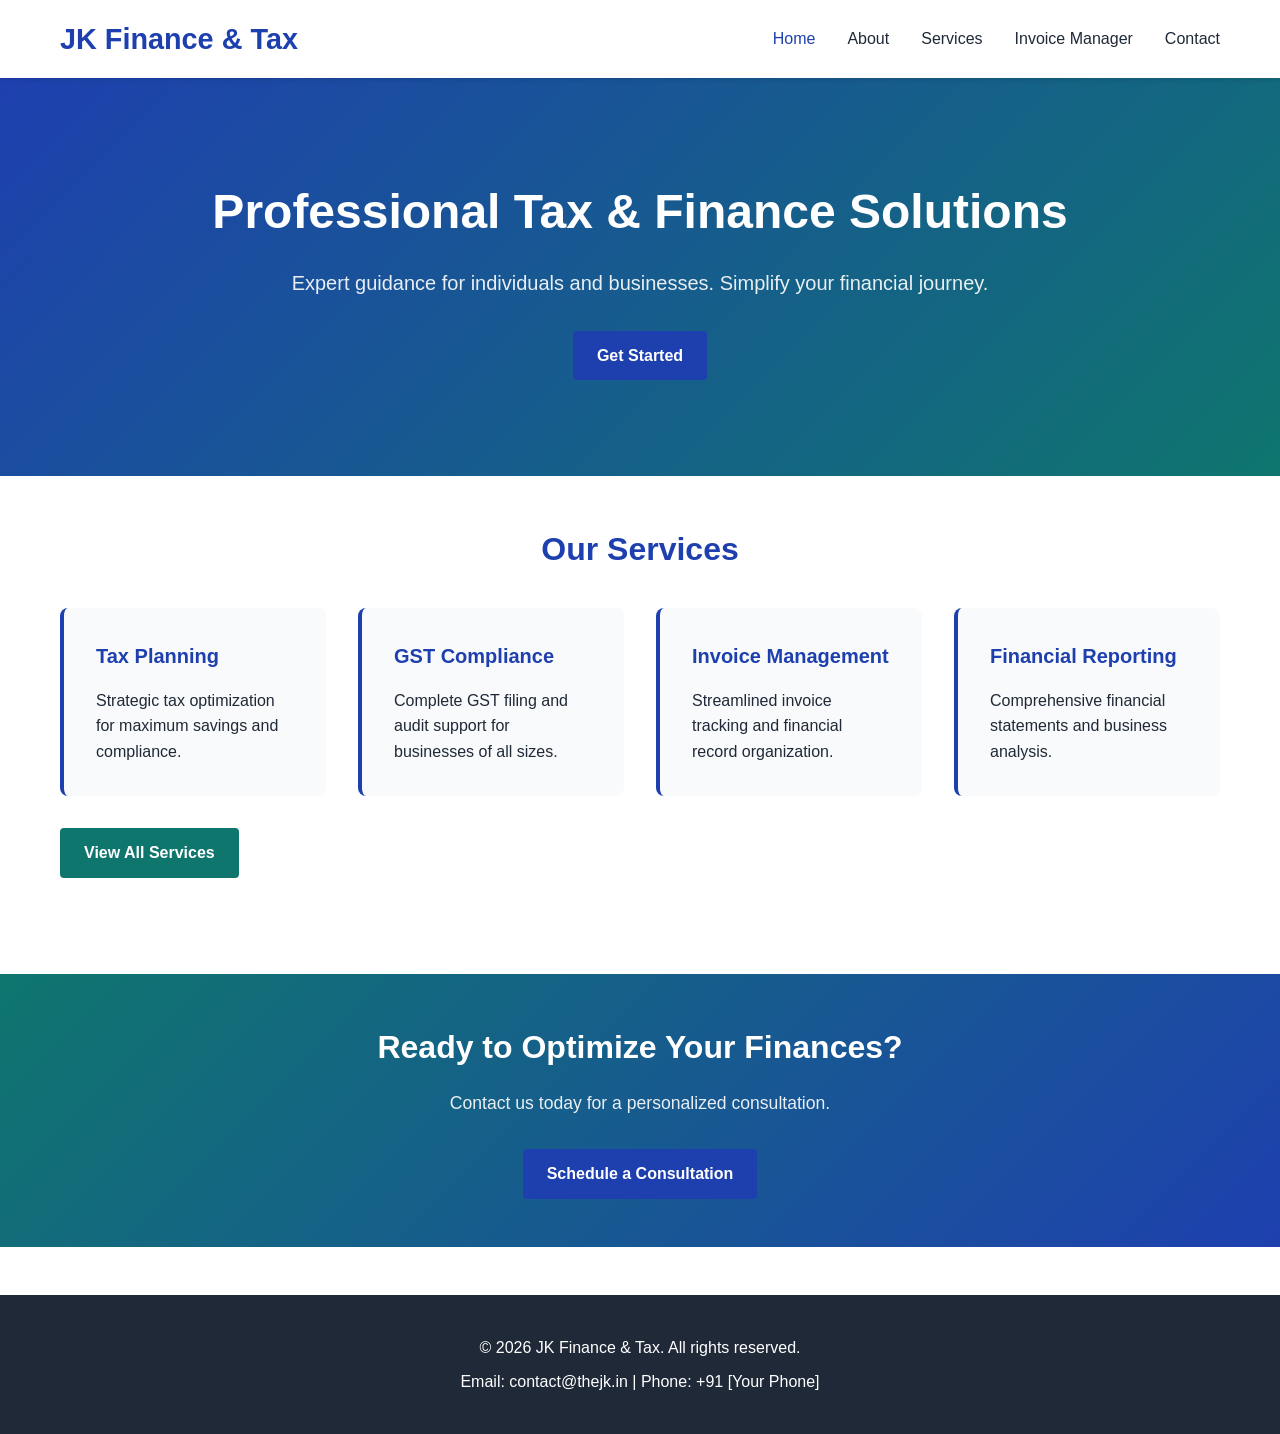
==== index.html @ a1e4404f "Initial project setup: Static HTML template for finance and tax professional website" ====
<!DOCTYPE html>
<html lang="en">
<head>
    <meta charset="UTF-8">
    <meta name="viewport" content="width=device-width, initial-scale=1.0">
    <title>JK - Finance & Tax Professional</title>
    <link rel="stylesheet" href="css/style.css">
</head>
<body>
    <header>
        <nav class="navbar">
            <div class="container">
                <div class="logo">
                    <h1>JK Finance & Tax</h1>
                </div>
                <ul class="nav-links">
                    <li><a href="index.html" class="active">Home</a></li>
                    <li><a href="about.html">About</a></li>
                    <li><a href="services.html">Services</a></li>
                    <li><a href="invoices.html">Invoice Manager</a></li>
                    <li><a href="contact.html">Contact</a></li>
                </ul>
            </div>
        </nav>
    </header>

    <main>
        <section class="hero">
            <div class="container">
                <h2>Professional Tax & Finance Solutions</h2>
                <p>Expert guidance for individuals and businesses. Simplify your financial journey.</p>
                <a href="contact.html" class="btn btn-primary">Get Started</a>
            </div>
        </section>

        <section class="services-preview">
            <div class="container">
                <h3>Our Services</h3>
                <div class="services-grid">
                    <div class="service-card">
                        <h4>Tax Planning</h4>
                        <p>Strategic tax optimization for maximum savings and compliance.</p>
                    </div>
                    <div class="service-card">
                        <h4>GST Compliance</h4>
                        <p>Complete GST filing and audit support for businesses of all sizes.</p>
                    </div>
                    <div class="service-card">
                        <h4>Invoice Management</h4>
                        <p>Streamlined invoice tracking and financial record organization.</p>
                    </div>
                    <div class="service-card">
                        <h4>Financial Reporting</h4>
                        <p>Comprehensive financial statements and business analysis.</p>
                    </div>
                </div>
                <a href="services.html" class="btn btn-secondary">View All Services</a>
            </div>
        </section>

        <section class="cta">
            <div class="container">
                <h3>Ready to Optimize Your Finances?</h3>
                <p>Contact us today for a personalized consultation.</p>
                <a href="contact.html" class="btn btn-primary">Schedule a Consultation</a>
            </div>
        </section>
    </main>

    <footer>
        <div class="container">
            <p>&copy; 2026 JK Finance & Tax. All rights reserved.</p>
            <p>Email: contact@thejk.in | Phone: +91 [Your Phone]</p>
        </div>
    </footer>

    <script src="js/script.js"></script>
</body>
</html>
---- css/style.css ----
:root {
    --primary-color: #1e40af;
    --secondary-color: #0f766e;
    --accent-color: #f59e0b;
    --text-dark: #1f2937;
    --text-light: #6b7280;
    --bg-light: #f9fafb;
    --bg-white: #ffffff;
    --border-color: #e5e7eb;
    --success-color: #10b981;
    --error-color: #ef4444;
}

* {
    margin: 0;
    padding: 0;
    box-sizing: border-box;
}

body {
    font-family: 'Segoe UI', Tahoma, Geneva, Verdana, sans-serif;
    line-height: 1.6;
    color: var(--text-dark);
    background-color: var(--bg-white);
}

.container {
    max-width: 1200px;
    margin: 0 auto;
    padding: 0 20px;
}

/* Header and Navigation */
header {
    background-color: var(--bg-white);
    box-shadow: 0 2px 4px rgba(0, 0, 0, 0.1);
    position: sticky;
    top: 0;
    z-index: 100;
}

.navbar {
    padding: 1rem 0;
}

.navbar .container {
    display: flex;
    justify-content: space-between;
    align-items: center;
}

.logo h1 {
    color: var(--primary-color);
    font-size: 1.8rem;
}

.nav-links {
    display: flex;
    list-style: none;
    gap: 2rem;
}

.nav-links a {
    text-decoration: none;
    color: var(--text-dark);
    font-weight: 500;
    transition: color 0.3s ease;
}

.nav-links a:hover,
.nav-links a.active {
    color: var(--primary-color);
}

/* Main Content */
main {
    min-height: calc(100vh - 200px);
}

/* Hero Section */
.hero {
    background: linear-gradient(135deg, var(--primary-color), var(--secondary-color));
    color: white;
    padding: 6rem 0;
    text-align: center;
}

.hero h2 {
    font-size: 3rem;
    margin-bottom: 1rem;
}

.hero p {
    font-size: 1.25rem;
    margin-bottom: 2rem;
    opacity: 0.9;
}

/* Page Header */
.page-header {
    background: linear-gradient(135deg, var(--primary-color), var(--secondary-color));
    color: white;
    padding: 3rem 0;
    text-align: center;
    margin-bottom: 2rem;
}

.page-header h2 {
    font-size: 2.5rem;
}

/* Services Section */
.services-preview,
.services-detailed {
    padding: 3rem 0;
}

.services-preview h3,
.services-detailed h3 {
    font-size: 2rem;
    margin-bottom: 2rem;
    text-align: center;
    color: var(--primary-color);
}

.services-grid {
    display: grid;
    grid-template-columns: repeat(auto-fit, minmax(250px, 1fr));
    gap: 2rem;
    margin-bottom: 2rem;
}

.service-card {
    background: var(--bg-light);
    padding: 2rem;
    border-radius: 8px;
    border-left: 4px solid var(--primary-color);
    transition: transform 0.3s ease, box-shadow 0.3s ease;
}

.service-card:hover {
    transform: translateY(-5px);
    box-shadow: 0 4px 12px rgba(0, 0, 0, 0.1);
}

.service-card h4 {
    color: var(--primary-color);
    margin-bottom: 1rem;
    font-size: 1.25rem;
}

.services-detailed .service-detail {
    margin-bottom: 2rem;
    padding: 2rem;
    background: var(--bg-light);
    border-radius: 8px;
}

.services-detailed h3 {
    color: var(--primary-color);
    margin-bottom: 1rem;
    font-size: 1.5rem;
}

.services-detailed ul {
    list-style-position: inside;
    margin: 1rem 0 0 1.5rem;
}

.services-detailed li {
    margin: 0.5rem 0;
    color: var(--text-light);
}

/* About Content */
.about-content {
    padding: 2rem 0;
}

.about-section {
    margin-bottom: 3rem;
    padding: 2rem;
    background: var(--bg-light);
    border-radius: 8px;
}

.about-section h3 {
    color: var(--primary-color);
    margin-bottom: 1rem;
    font-size: 1.5rem;
}

.about-section ul {
    list-style-position: inside;
    margin-left: 1.5rem;
}

.about-section li {
    margin: 0.5rem 0;
    color: var(--text-light);
}

/* Invoice Manager */
.invoice-manager {
    padding: 2rem 0;
}

.invoice-manager .container {
    display: grid;
    grid-template-columns: 1fr 1fr;
    gap: 2rem;
}

.invoice-form,
.invoices-list {
    background: var(--bg-light);
    padding: 2rem;
    border-radius: 8px;
}

.invoice-form h3,
.invoices-list h3 {
    color: var(--primary-color);
    margin-bottom: 1.5rem;
    font-size: 1.5rem;
}

.form-row {
    display: grid;
    grid-template-columns: 1fr 1fr;
    gap: 1rem;
    margin-bottom: 1rem;
}

.form-group {
    display: flex;
    flex-direction: column;
}

.form-group.full-width {
    grid-column: 1 / -1;
}

.form-group label {
    font-weight: 600;
    margin-bottom: 0.5rem;
    color: var(--text-dark);
}

.form-group input,
.form-group select,
.form-group textarea {
    padding: 0.75rem;
    border: 1px solid var(--border-color);
    border-radius: 4px;
    font-family: inherit;
    font-size: 1rem;
    transition: border-color 0.3s ease;
}

.form-group input:focus,
.form-group select:focus,
.form-group textarea:focus {
    outline: none;
    border-color: var(--primary-color);
    box-shadow: 0 0 0 3px rgba(30, 64, 175, 0.1);
}

/* Table Styles */
table {
    width: 100%;
    border-collapse: collapse;
}

table thead {
    background-color: var(--primary-color);
    color: white;
}

table th {
    padding: 1rem;
    text-align: left;
    font-weight: 600;
}

table td {
    padding: 1rem;
    border-bottom: 1px solid var(--border-color);
}

table tbody tr:hover {
    background-color: rgba(30, 64, 175, 0.05);
}

.text-center {
    text-align: center;
}

/* Contact Section */
.contact-content {
    padding: 2rem 0;
}

.contact-content .container {
    display: grid;
    grid-template-columns: 1fr 1fr;
    gap: 2rem;
}

.contact-info,
.contact-form {
    background: var(--bg-light);
    padding: 2rem;
    border-radius: 8px;
}

.contact-info h3,
.contact-form h3 {
    color: var(--primary-color);
    margin-bottom: 1.5rem;
    font-size: 1.5rem;
}

.info-item {
    margin-bottom: 1.5rem;
}

.info-item h4 {
    color: var(--text-dark);
    margin-bottom: 0.5rem;
}

.info-item p {
    color: var(--text-light);
}

.info-item a {
    color: var(--primary-color);
    text-decoration: none;
}

.info-item a:hover {
    text-decoration: underline;
}

.form-message {
    margin-top: 1rem;
    padding: 1rem;
    border-radius: 4px;
    display: none;
}

.form-message.success {
    background-color: #d1fae5;
    color: var(--success-color);
    display: block;
}

.form-message.error {
    background-color: #fee2e2;
    color: var(--error-color);
    display: block;
}

/* Buttons */
.btn {
    display: inline-block;
    padding: 0.75rem 1.5rem;
    border: none;
    border-radius: 4px;
    font-size: 1rem;
    font-weight: 600;
    cursor: pointer;
    text-decoration: none;
    transition: all 0.3s ease;
}

.btn-primary {
    background-color: var(--primary-color);
    color: white;
}

.btn-primary:hover {
    background-color: #1e3a8a;
    transform: translateY(-2px);
    box-shadow: 0 4px 12px rgba(30, 64, 175, 0.3);
}

.btn-secondary {
    background-color: var(--secondary-color);
    color: white;
}

.btn-secondary:hover {
    background-color: #0d544c;
    transform: translateY(-2px);
    box-shadow: 0 4px 12px rgba(15, 118, 110, 0.3);
}

.btn-delete {
    background-color: var(--error-color);
    color: white;
    padding: 0.5rem 1rem;
    font-size: 0.875rem;
}

.btn-delete:hover {
    background-color: #dc2626;
}

/* CTA Section */
.cta {
    background: linear-gradient(135deg, var(--secondary-color), var(--primary-color));
    color: white;
    padding: 3rem 0;
    text-align: center;
    margin: 3rem 0;
}

.cta h3 {
    font-size: 2rem;
    margin-bottom: 1rem;
}

.cta p {
    font-size: 1.1rem;
    margin-bottom: 2rem;
    opacity: 0.9;
}

/* Footer */
footer {
    background-color: var(--text-dark);
    color: white;
    padding: 2rem 0;
    text-align: center;
    margin-top: 3rem;
}

footer p {
    margin: 0.5rem 0;
}

footer a {
    color: var(--accent-color);
    text-decoration: none;
}

footer a:hover {
    text-decoration: underline;
}

/* Responsive Design */
@media (max-width: 768px) {
    .nav-links {
        gap: 1rem;
        font-size: 0.9rem;
    }

    .hero h2 {
        font-size: 2rem;
    }

    .services-grid {
        grid-template-columns: 1fr;
    }

    .invoice-manager .container,
    .contact-content .container {
        grid-template-columns: 1fr;
    }

    .form-row {
        grid-template-columns: 1fr;
    }

    table {
        font-size: 0.875rem;
    }

    table th,
    table td {
        padding: 0.5rem;
    }
}

@media (max-width: 480px) {
    .logo h1 {
        font-size: 1.3rem;
    }

    .nav-links {
        flex-direction: column;
        gap: 0.5rem;
    }

    .hero h2 {
        font-size: 1.5rem;
    }

    .page-header h2 {
        font-size: 1.8rem;
    }

    .btn {
        display: block;
        width: 100%;
        text-align: center;
    }
}
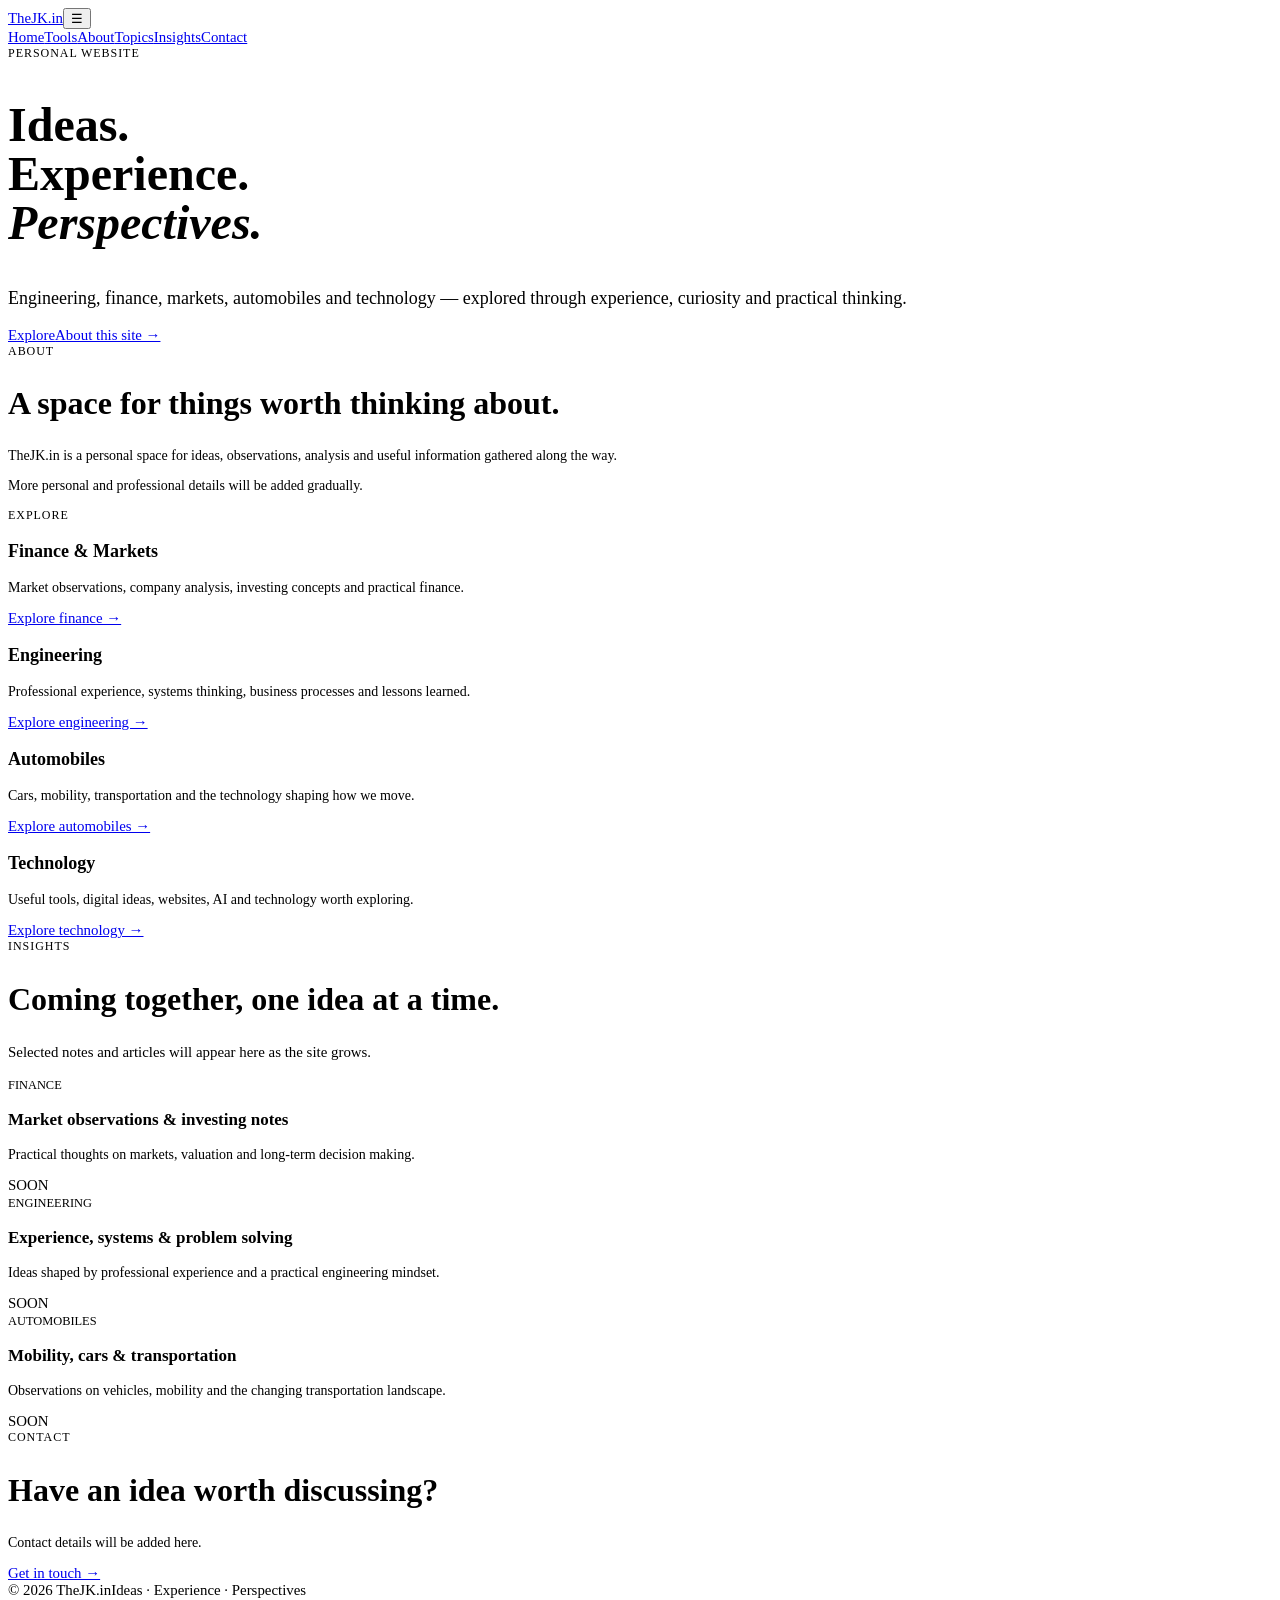
==== commit 77963b10: "Add files via upload" ====
--- a/index.html
+++ b/index.html
@@ -1,79 +1,20 @@
-<!DOCTYPE html>
-<html lang="en">
-<head>
-    <meta charset="UTF-8">
-    <meta name="viewport" content="width=device-width, initial-scale=1.0">
-    <title>JK - Finance & Tax Professional</title>
-    <link rel="stylesheet" href="css/style.css">
-</head>
-<body>
-    <header>
-        <nav class="navbar">
-            <div class="container">
-                <div class="logo">
-                    <h1>JK Finance & Tax</h1>
-                </div>
-                <ul class="nav-links">
-                    <li><a href="index.html" class="active">Home</a></li>
-                    <li><a href="about.html">About</a></li>
-                    <li><a href="services.html">Services</a></li>
-                    <li><a href="invoices.html">Invoice Manager</a></li>
-                    <li><a href="contact.html">Contact</a></li>
-                </ul>
-            </div>
-        </nav>
-    </header>
-
-    <main>
-        <section class="hero">
-            <div class="container">
-                <h2>Professional Tax & Finance Solutions</h2>
-                <p>Expert guidance for individuals and businesses. Simplify your financial journey.</p>
-                <a href="contact.html" class="btn btn-primary">Get Started</a>
-            </div>
-        </section>
-
-        <section class="services-preview">
-            <div class="container">
-                <h3>Our Services</h3>
-                <div class="services-grid">
-                    <div class="service-card">
-                        <h4>Tax Planning</h4>
-                        <p>Strategic tax optimization for maximum savings and compliance.</p>
-                    </div>
-                    <div class="service-card">
-                        <h4>GST Compliance</h4>
-                        <p>Complete GST filing and audit support for businesses of all sizes.</p>
-                    </div>
-                    <div class="service-card">
-                        <h4>Invoice Management</h4>
-                        <p>Streamlined invoice tracking and financial record organization.</p>
-                    </div>
-                    <div class="service-card">
-                        <h4>Financial Reporting</h4>
-                        <p>Comprehensive financial statements and business analysis.</p>
-                    </div>
-                </div>
-                <a href="services.html" class="btn btn-secondary">View All Services</a>
-            </div>
-        </section>
-
-        <section class="cta">
-            <div class="container">
-                <h3>Ready to Optimize Your Finances?</h3>
-                <p>Contact us today for a personalized consultation.</p>
-                <a href="contact.html" class="btn btn-primary">Schedule a Consultation</a>
-            </div>
-        </section>
-    </main>
-
-    <footer>
-        <div class="container">
-            <p>&copy; 2026 JK Finance & Tax. All rights reserved.</p>
-            <p>Email: contact@thejk.in | Phone: +91 [Your Phone]</p>
-        </div>
-    </footer>
-
-    <script src="js/script.js"></script>
-</body>
-</html>+<!doctype html><html lang="en"><head><meta charset="utf-8"><meta name="viewport" content="width=device-width,initial-scale=1"><meta name="description" content="TheJK.in — ideas, experience and perspectives across engineering, finance, markets, automobiles and technology."><meta name="theme-color" content="#111111"><title>TheJK.in | Ideas. Experience. Perspectives.</title><link rel="stylesheet" href="style.css"><style>
+html{font-size:93%;}
+.hero-title{font-size:clamp(26px,3.8vw,48px)!important;line-height:1.02;}
+.hero-copy{font-size:clamp(15px,1.6vw,18px)!important;}
+.eyebrow,.section-label{font-size:12px!important;letter-spacing:.08em;}
+.intro-grid h2,.insight-head h2,.cta h2{font-size:clamp(22px,2.6vw,32px)!important;line-height:1.15;}
+.card h3{font-size:18px!important;}
+.insight-item h3{font-size:17px!important;}
+.card p,.insight-item p,.intro-grid p,.cta p{font-size:14px!important;}
+</style></head><body>
+<header class="site-header"><a class="brand" href="#home">TheJK.in</a><button class="menu-toggle" aria-label="Open menu" aria-expanded="false">☰</button><nav class="nav"><a href="#home">Home</a><a href="tools.html">Tools</a><a href="#about">About</a><a href="#topics">Topics</a><a href="#insights">Insights</a><a href="#contact">Contact</a></nav></header>
+<main id="home"><section class="hero"><div class="eyebrow">PERSONAL WEBSITE</div><h1 class="hero-title">Ideas.<br>Experience.<br><em>Perspectives.</em></h1><p class="hero-copy">Engineering, finance, markets, automobiles and technology — explored through experience, curiosity and practical thinking.</p><div class="hero-actions"><a class="button button-dark" href="#topics">Explore</a><a class="text-link" href="#about">About this site →</a></div></section>
+<section class="intro section" id="about"><div class="section-label">ABOUT</div><div class="intro-grid"><h2>A space for things worth thinking about.</h2><div><p>TheJK.in is a personal space for ideas, observations, analysis and useful information gathered along the way.</p><p class="muted">More personal and professional details will be added gradually.</p></div></div></section>
+<section class="section" id="topics"><div class="section-label">EXPLORE</div><div class="cards">
+<article class="card"><h3>Finance & Markets</h3><p>Market observations, company analysis, investing concepts and practical finance.</p><a href="finance.html">Explore finance →</a></article>
+<article class="card"><h3>Engineering</h3><p>Professional experience, systems thinking, business processes and lessons learned.</p><a href="engineering.html">Explore engineering →</a></article>
+<article class="card"><h3>Automobiles</h3><p>Cars, mobility, transportation and the technology shaping how we move.</p><a href="automobiles.html">Explore automobiles →</a></article>
+<article class="card"><h3>Technology</h3><p>Useful tools, digital ideas, websites, AI and technology worth exploring.</p><a href="technology.html">Explore technology →</a></article></div></section>
+<section class="insights section" id="insights"><div class="section-label">INSIGHTS</div><div class="insight-head"><h2>Coming together, one idea at a time.</h2><p>Selected notes and articles will appear here as the site grows.</p></div><div class="insight-list"><article class="insight-item"><div><small>FINANCE</small><h3>Market observations & investing notes</h3><p>Practical thoughts on markets, valuation and long-term decision making.</p></div><span class="status">SOON</span></article><article class="insight-item"><div><small>ENGINEERING</small><h3>Experience, systems & problem solving</h3><p>Ideas shaped by professional experience and a practical engineering mindset.</p></div><span class="status">SOON</span></article><article class="insight-item"><div><small>AUTOMOBILES</small><h3>Mobility, cars & transportation</h3><p>Observations on vehicles, mobility and the changing transportation landscape.</p></div><span class="status">SOON</span></article></div></section>
+<section class="cta section" id="contact"><div><div class="section-label">CONTACT</div><h2>Have an idea worth discussing?</h2><p class="muted">Contact details will be added here.</p></div><a class="button button-light" href="mailto:">Get in touch →</a></section></main><footer class="footer"><span>© 2026 TheJK.in</span><span>Ideas · Experience · Perspectives</span></footer><script src="script.js"></script></body></html>
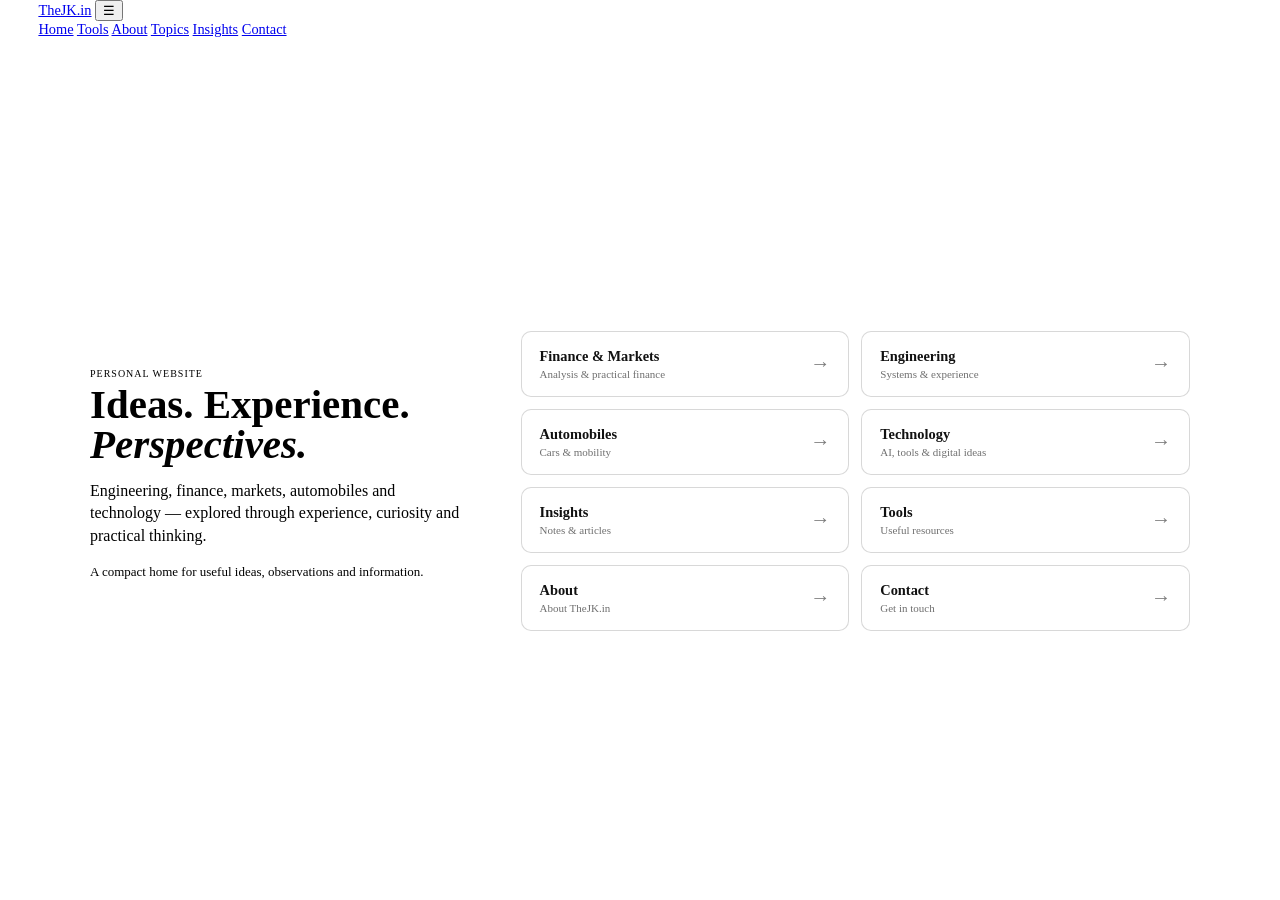
==== commit 540e275d: "Add files via upload" ====
--- a/index.html
+++ b/index.html
@@ -1,20 +1,158 @@
-<!doctype html><html lang="en"><head><meta charset="utf-8"><meta name="viewport" content="width=device-width,initial-scale=1"><meta name="description" content="TheJK.in — ideas, experience and perspectives across engineering, finance, markets, automobiles and technology."><meta name="theme-color" content="#111111"><title>TheJK.in | Ideas. Experience. Perspectives.</title><link rel="stylesheet" href="style.css"><style>
-html{font-size:93%;}
-.hero-title{font-size:clamp(26px,3.8vw,48px)!important;line-height:1.02;}
-.hero-copy{font-size:clamp(15px,1.6vw,18px)!important;}
-.eyebrow,.section-label{font-size:12px!important;letter-spacing:.08em;}
-.intro-grid h2,.insight-head h2,.cta h2{font-size:clamp(22px,2.6vw,32px)!important;line-height:1.15;}
-.card h3{font-size:18px!important;}
-.insight-item h3{font-size:17px!important;}
-.card p,.insight-item p,.intro-grid p,.cta p{font-size:14px!important;}
-</style></head><body>
-<header class="site-header"><a class="brand" href="#home">TheJK.in</a><button class="menu-toggle" aria-label="Open menu" aria-expanded="false">☰</button><nav class="nav"><a href="#home">Home</a><a href="tools.html">Tools</a><a href="#about">About</a><a href="#topics">Topics</a><a href="#insights">Insights</a><a href="#contact">Contact</a></nav></header>
-<main id="home"><section class="hero"><div class="eyebrow">PERSONAL WEBSITE</div><h1 class="hero-title">Ideas.<br>Experience.<br><em>Perspectives.</em></h1><p class="hero-copy">Engineering, finance, markets, automobiles and technology — explored through experience, curiosity and practical thinking.</p><div class="hero-actions"><a class="button button-dark" href="#topics">Explore</a><a class="text-link" href="#about">About this site →</a></div></section>
-<section class="intro section" id="about"><div class="section-label">ABOUT</div><div class="intro-grid"><h2>A space for things worth thinking about.</h2><div><p>TheJK.in is a personal space for ideas, observations, analysis and useful information gathered along the way.</p><p class="muted">More personal and professional details will be added gradually.</p></div></div></section>
-<section class="section" id="topics"><div class="section-label">EXPLORE</div><div class="cards">
-<article class="card"><h3>Finance & Markets</h3><p>Market observations, company analysis, investing concepts and practical finance.</p><a href="finance.html">Explore finance →</a></article>
-<article class="card"><h3>Engineering</h3><p>Professional experience, systems thinking, business processes and lessons learned.</p><a href="engineering.html">Explore engineering →</a></article>
-<article class="card"><h3>Automobiles</h3><p>Cars, mobility, transportation and the technology shaping how we move.</p><a href="automobiles.html">Explore automobiles →</a></article>
-<article class="card"><h3>Technology</h3><p>Useful tools, digital ideas, websites, AI and technology worth exploring.</p><a href="technology.html">Explore technology →</a></article></div></section>
-<section class="insights section" id="insights"><div class="section-label">INSIGHTS</div><div class="insight-head"><h2>Coming together, one idea at a time.</h2><p>Selected notes and articles will appear here as the site grows.</p></div><div class="insight-list"><article class="insight-item"><div><small>FINANCE</small><h3>Market observations & investing notes</h3><p>Practical thoughts on markets, valuation and long-term decision making.</p></div><span class="status">SOON</span></article><article class="insight-item"><div><small>ENGINEERING</small><h3>Experience, systems & problem solving</h3><p>Ideas shaped by professional experience and a practical engineering mindset.</p></div><span class="status">SOON</span></article><article class="insight-item"><div><small>AUTOMOBILES</small><h3>Mobility, cars & transportation</h3><p>Observations on vehicles, mobility and the changing transportation landscape.</p></div><span class="status">SOON</span></article></div></section>
-<section class="cta section" id="contact"><div><div class="section-label">CONTACT</div><h2>Have an idea worth discussing?</h2><p class="muted">Contact details will be added here.</p></div><a class="button button-light" href="mailto:">Get in touch →</a></section></main><footer class="footer"><span>© 2026 TheJK.in</span><span>Ideas · Experience · Perspectives</span></footer><script src="script.js"></script></body></html>+<!doctype html>
+<html lang="en">
+<head>
+<meta charset="utf-8">
+<meta name="viewport" content="width=device-width,initial-scale=1">
+<meta name="description" content="TheJK.in — ideas, experience and perspectives across engineering, finance, markets, automobiles and technology.">
+<meta name="theme-color" content="#111111">
+<title>TheJK.in | Ideas. Experience. Perspectives.</title>
+<link rel="stylesheet" href="style.css">
+<style>
+/* Compact one-page home */
+html { font-size: 90%; }
+html, body { height: 100%; overflow: hidden; }
+body { margin: 0; }
+.site-header { min-height: 52px; padding: 0 3vw; }
+.hero {
+  min-height: 0 !important;
+  height: calc(100vh - 52px);
+  box-sizing: border-box;
+  padding: 5vh 6vw 4vh !important;
+  display: flex;
+  flex-direction: column;
+  justify-content: center;
+}
+.hero-title {
+  font-size: clamp(25px, 3.2vw, 42px) !important;
+  line-height: .96 !important;
+  margin: .45rem 0 .7rem !important;
+}
+.hero-title br { display:none; }
+.hero-copy {
+  max-width: 680px;
+  font-size: clamp(13px, 1.25vw, 16px) !important;
+  line-height: 1.4 !important;
+  margin-bottom: 1.2rem !important;
+}
+.hero-actions { display:none; }
+.eyebrow { font-size: 10px !important; letter-spacing: .1em; }
+
+/* Replace the long scrolling homepage with a compact navigation panel */
+.compact-home {
+  display:grid;
+  grid-template-columns: minmax(220px, .85fr) minmax(360px, 1.5fr);
+  gap: clamp(20px, 4vw, 55px);
+  align-items:center;
+  max-width:1100px;
+  width:100%;
+  margin:auto;
+}
+.compact-copy p { max-width:520px; }
+.compact-copy .muted { font-size:13px; }
+
+.page-buttons {
+  display:grid;
+  grid-template-columns:repeat(2, minmax(150px,1fr));
+  gap:12px;
+}
+.page-button {
+  display:flex;
+  align-items:center;
+  justify-content:space-between;
+  min-height:64px;
+  padding:0 18px;
+  border:1px solid rgba(17,17,17,.16);
+  border-radius:10px;
+  background:#fff;
+  color:#111;
+  text-decoration:none;
+  font-weight:600;
+  transition:transform .15s ease, box-shadow .15s ease;
+}
+.page-button:hover {
+  transform:translateY(-2px);
+  box-shadow:0 8px 22px rgba(0,0,0,.08);
+}
+.page-button small {
+  display:block;
+  margin-top:3px;
+  font-size:11px;
+  font-weight:400;
+  opacity:.6;
+}
+.page-button span { font-size:20px; opacity:.55; }
+
+@media (max-width:760px) {
+  html,body { overflow:auto; }
+  .hero { height:auto; min-height:100vh !important; padding:8vh 6vw !important; }
+  .compact-home { grid-template-columns:1fr; }
+  .page-buttons { grid-template-columns:1fr 1fr; }
+}
+@media (max-width:430px) {
+  .page-buttons { grid-template-columns:1fr; }
+}
+</style>
+</head>
+<body>
+<header class="site-header">
+  <a class="brand" href="#home">TheJK.in</a>
+  <button class="menu-toggle" aria-label="Open menu" aria-expanded="false">☰</button>
+  <nav class="nav">
+    <a href="#home">Home</a>
+    <a href="tools.html">Tools</a>
+    <a href="#about">About</a>
+    <a href="#topics">Topics</a>
+    <a href="#insights">Insights</a>
+    <a href="#contact">Contact</a>
+  </nav>
+</header>
+
+<main id="home">
+<section class="hero">
+  <div class="compact-home">
+    <div class="compact-copy">
+      <div class="eyebrow">PERSONAL WEBSITE</div>
+      <h1 class="hero-title">Ideas. Experience. <em>Perspectives.</em></h1>
+      <p class="hero-copy">Engineering, finance, markets, automobiles and technology — explored through experience, curiosity and practical thinking.</p>
+      <p class="muted">A compact home for useful ideas, observations and information.</p>
+    </div>
+
+    <nav class="page-buttons" aria-label="TheJK.in sections">
+      <a class="page-button" href="finance.html">
+        <div>Finance &amp; Markets<small>Analysis &amp; practical finance</small></div><span>→</span>
+      </a>
+      <a class="page-button" href="engineering.html">
+        <div>Engineering<small>Systems &amp; experience</small></div><span>→</span>
+      </a>
+      <a class="page-button" href="automobiles.html">
+        <div>Automobiles<small>Cars &amp; mobility</small></div><span>→</span>
+      </a>
+      <a class="page-button" href="technology.html">
+        <div>Technology<small>AI, tools &amp; digital ideas</small></div><span>→</span>
+      </a>
+      <a class="page-button" href="#insights">
+        <div>Insights<small>Notes &amp; articles</small></div><span>→</span>
+      </a>
+      <a class="page-button" href="tools.html">
+        <div>Tools<small>Useful resources</small></div><span>→</span>
+      </a>
+      <a class="page-button" href="#about">
+        <div>About<small>About TheJK.in</small></div><span>→</span>
+      </a>
+      <a class="page-button" href="#contact">
+        <div>Contact<small>Get in touch</small></div><span>→</span>
+      </a>
+    </nav>
+  </div>
+</section>
+
+<!-- Kept for existing anchor/navigation compatibility -->
+<section id="about" hidden></section>
+<section id="topics" hidden></section>
+<section id="insights" hidden></section>
+<section id="contact" hidden></section>
+</main>
+
+<script src="script.js"></script>
+</body>
+</html>
